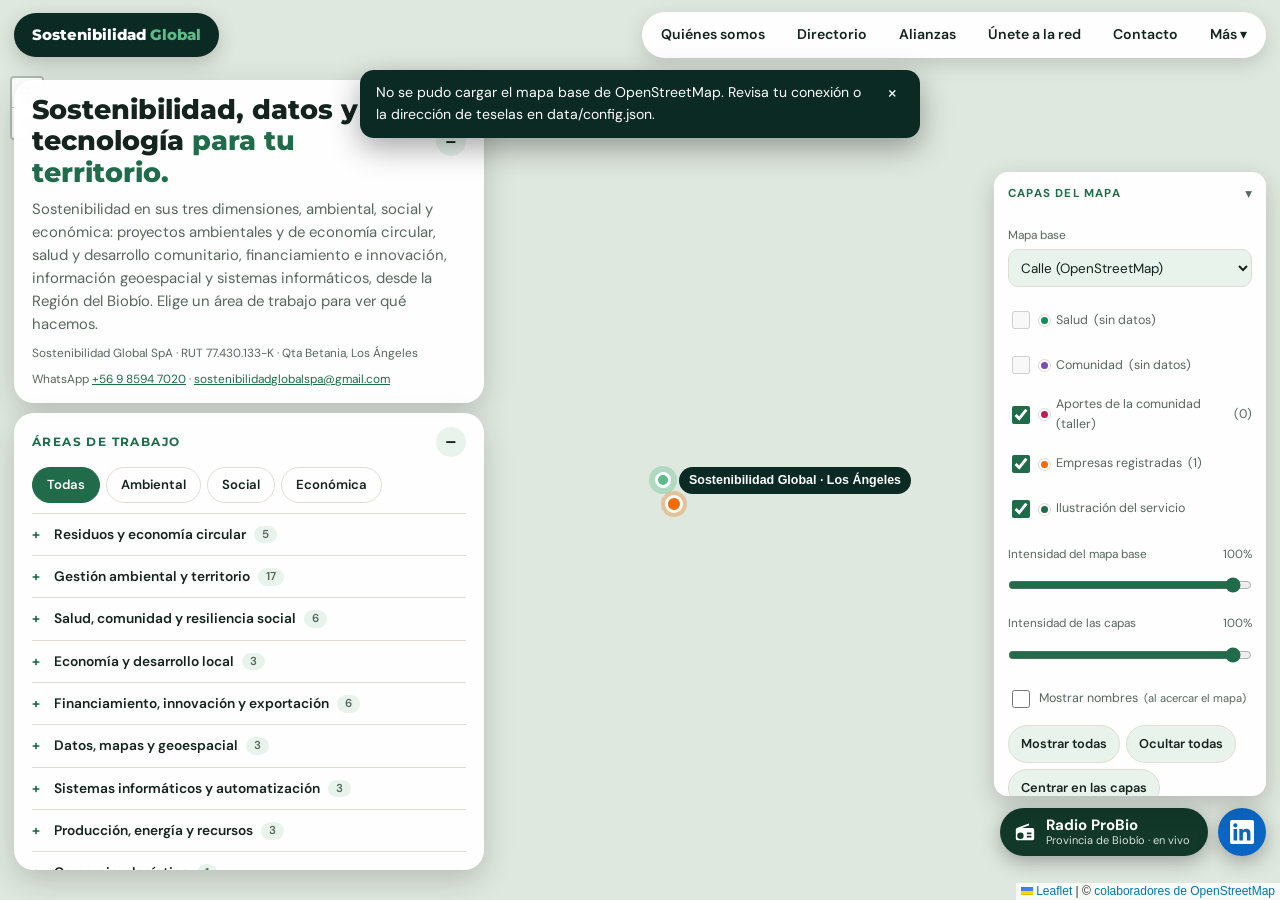
==== index.html @ 0779bfdf "version 17 version 17" ====
<!DOCTYPE html>
<html lang="es">
<head>
<meta charset="utf-8">
<meta name="viewport" content="width=device-width, initial-scale=1, viewport-fit=cover">
<meta name="referrer" content="strict-origin-when-cross-origin">
<title>Sostenibilidad Global SpA | Sostenibilidad, datos y tecnología</title>
<meta name="description" content="Sostenibilidad, datos geoespaciales, tecnología, producción y comunicación sobre OpenStreetMap, desde Los Ángeles, Región del Biobío.">
<meta property="og:type" content="website">
<meta property="og:title" content="Sostenibilidad Global SpA">
<meta property="og:description" content="Sostenibilidad, datos geoespaciales y tecnología al servicio del territorio, desde el Biobío.">
<link rel="icon" href="data:image/svg+xml,%3Csvg xmlns=%22http://www.w3.org/2000/svg%22 viewBox=%220 0 100 100%22%3E%3Ctext y=%22.9em%22 font-size=%2290%22%3E🌿%3C/text%3E%3C/svg%3E">
<link rel="stylesheet" href="vendor/leaflet/leaflet.css">
<link rel="preconnect" href="https://fonts.googleapis.com">
<link rel="stylesheet" href="https://fonts.googleapis.com/css2?family=DM+Sans:wght@400;500;700&family=Montserrat:wght@600;700;800&display=swap">
<link rel="stylesheet" href="assets/css/styles.css">
</head>
<body>
<div id="map" role="application" aria-label="Mapa de la Región del Biobío"></div>

<div id="ui">
  <header class="top">
    <div class="bar"><button class="brand" type="button" data-k="quienes">Sostenibilidad <span>Global</span></button><button class="menubtn" id="menubtn" type="button" aria-expanded="false" aria-controls="nav">☰ Menú</button></div>
    <nav class="nav" id="nav" aria-label="Secciones"></nav>
  </header>

  <main class="mid">
    <section class="card intro" id="intro" aria-labelledby="h1">
      <div class="card-h"><h1 id="h1"></h1><button class="min" type="button" aria-label="Minimizar presentación"></button></div>
      <div class="card-b"><p id="intro-t"></p><small id="intro-s"></small>
      <small id="intro-c"></small></div>
    </section>
    <section class="card tagsC" id="areas" aria-labelledby="areas-t">
      <div class="card-h"><h2 id="areas-t" class="lbl"></h2><button class="min" type="button" aria-label="Minimizar áreas de trabajo"></button></div>
      <div class="card-b" id="tags"></div>
    </section>
  </main>

  <aside class="card" id="panel" role="dialog" aria-labelledby="pt" inert>
    <div class="card-h"><h2 id="pt" tabindex="-1"></h2>
      <span class="btns"><button class="min" type="button" aria-label="Minimizar detalle"></button><button id="x" type="button" aria-label="Cerrar detalle">×</button></span>
    </div>
    <div class="card-b" id="pb"></div>
  </aside>

  <a id="radio" class="fabr" href="radio/" aria-label="Escuchar Radio ProBio, la radio de la provincia de Biobío"><svg viewBox="0 0 24 24" width="22" height="22" aria-hidden="true"><path fill="currentColor" d="M3.2 7.5 16 2.6l.7 1.9L8.6 7.6H20a2 2 0 0 1 2 2V19a2 2 0 0 1-2 2H4a2 2 0 0 1-2-2V9.6a2 2 0 0 1 1.2-2.1zM7 12.5a3.5 3.5 0 1 0 0 7 3.5 3.5 0 0 0 0-7zm7 0v2h5v-2zm0 3.5v2h5v-2z"/></svg><span><b>Radio ProBio</b><small>Provincia de Biobío · en vivo</small></span></a>

  <a id="lnk" class="fab" href="#" target="_blank" rel="noopener" aria-label="LinkedIn de Gustavo Godoy" title="LinkedIn"><svg viewBox="0 0 24 24" width="24" height="24" aria-hidden="true"><path fill="currentColor" d="M20.45 20.45h-3.56v-5.57c0-1.33-.03-3.04-1.85-3.04-1.86 0-2.14 1.45-2.14 2.94v5.67H9.34V9h3.41v1.56h.05c.48-.9 1.64-1.85 3.37-1.85 3.6 0 4.27 2.37 4.27 5.45v6.29zM5.34 7.43a2.06 2.06 0 1 1 0-4.12 2.06 2.06 0 0 1 0 4.12zM7.12 20.45H3.56V9h3.56v11.45zM22.22 0H1.77C.79 0 0 .77 0 1.73v20.54C0 23.23.79 24 1.77 24h20.45c.98 0 1.78-.77 1.78-1.73V1.73C24 .77 23.2 0 22.22 0z"/></svg></a>

  <div id="aviso" role="status" hidden><span id="aviso-t"></span><button type="button" id="aviso-x" aria-label="Cerrar aviso">×</button></div>
</div>

<noscript><p class="nojs">Este sitio necesita JavaScript para mostrar el mapa.</p></noscript>
<script src="vendor/leaflet/leaflet.js"></script>
<script src="assets/js/comun.js"></script>
<script src="assets/js/escenas.js"></script>
<script src="assets/js/laboratorio.js"></script>
<script src="assets/js/app.js"></script>
<script src="assets/js/contador.js" data-config="data/config.json" defer></script>
</body>
</html>
---- vendor/leaflet/leaflet.css ----
/* required styles */

.leaflet-pane,
.leaflet-tile,
.leaflet-marker-icon,
.leaflet-marker-shadow,
.leaflet-tile-container,
.leaflet-pane > svg,
.leaflet-pane > canvas,
.leaflet-zoom-box,
.leaflet-image-layer,
.leaflet-layer {
	position: absolute;
	left: 0;
	top: 0;
	}
.leaflet-container {
	overflow: hidden;
	}
.leaflet-tile,
.leaflet-marker-icon,
.leaflet-marker-shadow {
	-webkit-user-select: none;
	   -moz-user-select: none;
	        user-select: none;
	  -webkit-user-drag: none;
	}
/* Prevents IE11 from highlighting tiles in blue */
.leaflet-tile::selection {
	background: transparent;
}
/* Safari renders non-retina tile on retina better with this, but Chrome is worse */
.leaflet-safari .leaflet-tile {
	image-rendering: -webkit-optimize-contrast;
	}
/* hack that prevents hw layers "stretching" when loading new tiles */
.leaflet-safari .leaflet-tile-container {
	width: 1600px;
	height: 1600px;
	-webkit-transform-origin: 0 0;
	}
.leaflet-marker-icon,
.leaflet-marker-shadow {
	display: block;
	}
/* .leaflet-container svg: reset svg max-width decleration shipped in Joomla! (joomla.org) 3.x */
/* .leaflet-container img: map is broken in FF if you have max-width: 100% on tiles */
.leaflet-container .leaflet-overlay-pane svg {
	max-width: none !important;
	max-height: none !important;
	}
.leaflet-container .leaflet-marker-pane img,
.leaflet-container .leaflet-shadow-pane img,
.leaflet-container .leaflet-tile-pane img,
.leaflet-container img.leaflet-image-layer,
.leaflet-container .leaflet-tile {
	max-width: none !important;
	max-height: none !important;
	width: auto;
	padding: 0;
	}

.leaflet-container img.leaflet-tile {
	/* See: https://bugs.chromium.org/p/chromium/issues/detail?id=600120 */
	mix-blend-mode: plus-lighter;
}

.leaflet-container.leaflet-touch-zoom {
	-ms-touch-action: pan-x pan-y;
	touch-action: pan-x pan-y;
	}
.leaflet-container.leaflet-touch-drag {
	-ms-touch-action: pinch-zoom;
	/* Fallback for FF which doesn't support pinch-zoom */
	touch-action: none;
	touch-action: pinch-zoom;
}
.leaflet-container.leaflet-touch-drag.leaflet-touch-zoom {
	-ms-touch-action: none;
	touch-action: none;
}
.leaflet-container {
	-webkit-tap-highlight-color: transparent;
}
.leaflet-container a {
	-webkit-tap-highlight-color: rgba(51, 181, 229, 0.4);
}
.leaflet-tile {
	filter: inherit;
	visibility: hidden;
	}
.leaflet-tile-loaded {
	visibility: inherit;
	}
.leaflet-zoom-box {
	width: 0;
	height: 0;
	-moz-box-sizing: border-box;
	     box-sizing: border-box;
	z-index: 800;
	}
/* workaround for https://bugzilla.mozilla.org/show_bug.cgi?id=888319 */
.leaflet-overlay-pane svg {
	-moz-user-select: none;
	}

.leaflet-pane         { z-index: 400; }

.leaflet-tile-pane    { z-index: 200; }
.leaflet-overlay-pane { z-index: 400; }
.leaflet-shadow-pane  { z-index: 500; }
.leaflet-marker-pane  { z-index: 600; }
.leaflet-tooltip-pane   { z-index: 650; }
.leaflet-popup-pane   { z-index: 700; }

.leaflet-map-pane canvas { z-index: 100; }
.leaflet-map-pane svg    { z-index: 200; }

.leaflet-vml-shape {
	width: 1px;
	height: 1px;
	}
.lvml {
	behavior: url(#default#VML);
	display: inline-block;
	position: absolute;
	}


/* control positioning */

.leaflet-control {
	position: relative;
	z-index: 800;
	pointer-events: visiblePainted; /* IE 9-10 doesn't have auto */
	pointer-events: auto;
	}
.leaflet-top,
.leaflet-bottom {
	position: absolute;
	z-index: 1000;
	pointer-events: none;
	}
.leaflet-top {
	top: 0;
	}
.leaflet-right {
	right: 0;
	}
.leaflet-bottom {
	bottom: 0;
	}
.leaflet-left {
	left: 0;
	}
.leaflet-control {
	float: left;
	clear: both;
	}
.leaflet-right .leaflet-control {
	float: right;
	}
.leaflet-top .leaflet-control {
	margin-top: 10px;
	}
.leaflet-bottom .leaflet-control {
	margin-bottom: 10px;
	}
.leaflet-left .leaflet-control {
	margin-left: 10px;
	}
.leaflet-right .leaflet-control {
	margin-right: 10px;
	}


/* zoom and fade animations */

.leaflet-fade-anim .leaflet-popup {
	opacity: 0;
	-webkit-transition: opacity 0.2s linear;
	   -moz-transition: opacity 0.2s linear;
	        transition: opacity 0.2s linear;
	}
.leaflet-fade-anim .leaflet-map-pane .leaflet-popup {
	opacity: 1;
	}
.leaflet-zoom-animated {
	-webkit-transform-origin: 0 0;
	    -ms-transform-origin: 0 0;
	        transform-origin: 0 0;
	}
svg.leaflet-zoom-animated {
	will-change: transform;
}

.leaflet-zoom-anim .leaflet-zoom-animated {
	-webkit-transition: -webkit-transform 0.25s cubic-bezier(0,0,0.25,1);
	   -moz-transition:    -moz-transform 0.25s cubic-bezier(0,0,0.25,1);
	        transition:         transform 0.25s cubic-bezier(0,0,0.25,1);
	}
.leaflet-zoom-anim .leaflet-tile,
.leaflet-pan-anim .leaflet-tile {
	-webkit-transition: none;
	   -moz-transition: none;
	        transition: none;
	}

.leaflet-zoom-anim .leaflet-zoom-hide {
	visibility: hidden;
	}


/* cursors */

.leaflet-interactive {
	cursor: pointer;
	}
.leaflet-grab {
	cursor: -webkit-grab;
	cursor:    -moz-grab;
	cursor:         grab;
	}
.leaflet-crosshair,
.leaflet-crosshair .leaflet-interactive {
	cursor: crosshair;
	}
.leaflet-popup-pane,
.leaflet-control {
	cursor: auto;
	}
.leaflet-dragging .leaflet-grab,
.leaflet-dragging .leaflet-grab .leaflet-interactive,
.leaflet-dragging .leaflet-marker-draggable {
	cursor: move;
	cursor: -webkit-grabbing;
	cursor:    -moz-grabbing;
	cursor:         grabbing;
	}

/* marker & overlays interactivity */
.leaflet-marker-icon,
.leaflet-marker-shadow,
.leaflet-image-layer,
.leaflet-pane > svg path,
.leaflet-tile-container {
	pointer-events: none;
	}

.leaflet-marker-icon.leaflet-interactive,
.leaflet-image-layer.leaflet-interactive,
.leaflet-pane > svg path.leaflet-interactive,
svg.leaflet-image-layer.leaflet-interactive path {
	pointer-events: visiblePainted; /* IE 9-10 doesn't have auto */
	pointer-events: auto;
	}

/* visual tweaks */

.leaflet-container {
	background: #ddd;
	outline-offset: 1px;
	}
.leaflet-container a {
	color: #0078A8;
	}
.leaflet-zoom-box {
	border: 2px dotted #38f;
	background: rgba(255,255,255,0.5);
	}


/* general typography */
.leaflet-container {
	font-family: "Helvetica Neue", Arial, Helvetica, sans-serif;
	font-size: 12px;
	font-size: 0.75rem;
	line-height: 1.5;
	}


/* general toolbar styles */

.leaflet-bar {
	box-shadow: 0 1px 5px rgba(0,0,0,0.65);
	border-radius: 4px;
	}
.leaflet-bar a {
	background-color: #fff;
	border-bottom: 1px solid #ccc;
	width: 26px;
	height: 26px;
	line-height: 26px;
	display: block;
	text-align: center;
	text-decoration: none;
	color: black;
	}
.leaflet-bar a,
.leaflet-control-layers-toggle {
	background-position: 50% 50%;
	background-repeat: no-repeat;
	display: block;
	}
.leaflet-bar a:hover,
.leaflet-bar a:focus {
	background-color: #f4f4f4;
	}
.leaflet-bar a:first-child {
	border-top-left-radius: 4px;
	border-top-right-radius: 4px;
	}
.leaflet-bar a:last-child {
	border-bottom-left-radius: 4px;
	border-bottom-right-radius: 4px;
	border-bottom: none;
	}
.leaflet-bar a.leaflet-disabled {
	cursor: default;
	background-color: #f4f4f4;
	color: #bbb;
	}

.leaflet-touch .leaflet-bar a {
	width: 30px;
	height: 30px;
	line-height: 30px;
	}
.leaflet-touch .leaflet-bar a:first-child {
	border-top-left-radius: 2px;
	border-top-right-radius: 2px;
	}
.leaflet-touch .leaflet-bar a:last-child {
	border-bottom-left-radius: 2px;
	border-bottom-right-radius: 2px;
	}

/* zoom control */

.leaflet-control-zoom-in,
.leaflet-control-zoom-out {
	font: bold 18px 'Lucida Console', Monaco, monospace;
	text-indent: 1px;
	}

.leaflet-touch .leaflet-control-zoom-in, .leaflet-touch .leaflet-control-zoom-out  {
	font-size: 22px;
	}


/* layers control */

.leaflet-control-layers {
	box-shadow: 0 1px 5px rgba(0,0,0,0.4);
	background: #fff;
	border-radius: 5px;
	}
.leaflet-control-layers-toggle {
	background-image: url(images/layers.png);
	width: 36px;
	height: 36px;
	}
.leaflet-retina .leaflet-control-layers-toggle {
	background-image: url(images/layers-2x.png);
	background-size: 26px 26px;
	}
.leaflet-touch .leaflet-control-layers-toggle {
	width: 44px;
	height: 44px;
	}
.leaflet-control-layers .leaflet-control-layers-list,
.leaflet-control-layers-expanded .leaflet-control-layers-toggle {
	display: none;
	}
.leaflet-control-layers-expanded .leaflet-control-layers-list {
	display: block;
	position: relative;
	}
.leaflet-control-layers-expanded {
	padding: 6px 10px 6px 6px;
	color: #333;
	background: #fff;
	}
.leaflet-control-layers-scrollbar {
	overflow-y: scroll;
	overflow-x: hidden;
	padding-right: 5px;
	}
.leaflet-control-layers-selector {
	margin-top: 2px;
	position: relative;
	top: 1px;
	}
.leaflet-control-layers label {
	display: block;
	font-size: 13px;
	font-size: 1.08333em;
	}
.leaflet-control-layers-separator {
	height: 0;
	border-top: 1px solid #ddd;
	margin: 5px -10px 5px -6px;
	}

/* Default icon URLs */
.leaflet-default-icon-path { /* used only in path-guessing heuristic, see L.Icon.Default */
	background-image: url(images/marker-icon.png);
	}


/* attribution and scale controls */

.leaflet-container .leaflet-control-attribution {
	background: #fff;
	background: rgba(255, 255, 255, 0.8);
	margin: 0;
	}
.leaflet-control-attribution,
.leaflet-control-scale-line {
	padding: 0 5px;
	color: #333;
	line-height: 1.4;
	}
.leaflet-control-attribution a {
	text-decoration: none;
	}
.leaflet-control-attribution a:hover,
.leaflet-control-attribution a:focus {
	text-decoration: underline;
	}
.leaflet-attribution-flag {
	display: inline !important;
	vertical-align: baseline !important;
	width: 1em;
	height: 0.6669em;
	}
.leaflet-left .leaflet-control-scale {
	margin-left: 5px;
	}
.leaflet-bottom .leaflet-control-scale {
	margin-bottom: 5px;
	}
.leaflet-control-scale-line {
	border: 2px solid #777;
	border-top: none;
	line-height: 1.1;
	padding: 2px 5px 1px;
	white-space: nowrap;
	-moz-box-sizing: border-box;
	     box-sizing: border-box;
	background: rgba(255, 255, 255, 0.8);
	text-shadow: 1px 1px #fff;
	}
.leaflet-control-scale-line:not(:first-child) {
	border-top: 2px solid #777;
	border-bottom: none;
	margin-top: -2px;
	}
.leaflet-control-scale-line:not(:first-child):not(:last-child) {
	border-bottom: 2px solid #777;
	}

.leaflet-touch .leaflet-control-attribution,
.leaflet-touch .leaflet-control-layers,
.leaflet-touch .leaflet-bar {
	box-shadow: none;
	}
.leaflet-touch .leaflet-control-layers,
.leaflet-touch .leaflet-bar {
	border: 2px solid rgba(0,0,0,0.2);
	background-clip: padding-box;
	}


/* popup */

.leaflet-popup {
	position: absolute;
	text-align: center;
	margin-bottom: 20px;
	}
.leaflet-popup-content-wrapper {
	padding: 1px;
	text-align: left;
	border-radius: 12px;
	}
.leaflet-popup-content {
	margin: 13px 24px 13px 20px;
	line-height: 1.3;
	font-size: 13px;
	font-size: 1.08333em;
	min-height: 1px;
	}
.leaflet-popup-content p {
	margin: 17px 0;
	margin: 1.3em 0;
	}
.leaflet-popup-tip-container {
	width: 40px;
	height: 20px;
	position: absolute;
	left: 50%;
	margin-top: -1px;
	margin-left: -20px;
	overflow: hidden;
	pointer-events: none;
	}
.leaflet-popup-tip {
	width: 17px;
	height: 17px;
	padding: 1px;

	margin: -10px auto 0;
	pointer-events: auto;

	-webkit-transform: rotate(45deg);
	   -moz-transform: rotate(45deg);
	    -ms-transform: rotate(45deg);
	        transform: rotate(45deg);
	}
.leaflet-popup-content-wrapper,
.leaflet-popup-tip {
	background: white;
	color: #333;
	box-shadow: 0 3px 14px rgba(0,0,0,0.4);
	}
.leaflet-container a.leaflet-popup-close-button {
	position: absolute;
	top: 0;
	right: 0;
	border: none;
	text-align: center;
	width: 24px;
	height: 24px;
	font: 16px/24px Tahoma, Verdana, sans-serif;
	color: #757575;
	text-decoration: none;
	background: transparent;
	}
.leaflet-container a.leaflet-popup-close-button:hover,
.leaflet-container a.leaflet-popup-close-button:focus {
	color: #585858;
	}
.leaflet-popup-scrolled {
	overflow: auto;
	}

.leaflet-oldie .leaflet-popup-content-wrapper {
	-ms-zoom: 1;
	}
.leaflet-oldie .leaflet-popup-tip {
	width: 24px;
	margin: 0 auto;

	-ms-filter: "progid:DXImageTransform.Microsoft.Matrix(M11=0.70710678, M12=0.70710678, M21=-0.70710678, M22=0.70710678)";
	filter: progid:DXImageTransform.Microsoft.Matrix(M11=0.70710678, M12=0.70710678, M21=-0.70710678, M22=0.70710678);
	}

.leaflet-oldie .leaflet-control-zoom,
.leaflet-oldie .leaflet-control-layers,
.leaflet-oldie .leaflet-popup-content-wrapper,
.leaflet-oldie .leaflet-popup-tip {
	border: 1px solid #999;
	}


/* div icon */

.leaflet-div-icon {
	background: #fff;
	border: 1px solid #666;
	}


/* Tooltip */
/* Base styles for the element that has a tooltip */
.leaflet-tooltip {
	position: absolute;
	padding: 6px;
	background-color: #fff;
	border: 1px solid #fff;
	border-radius: 3px;
	color: #222;
	white-space: nowrap;
	-webkit-user-select: none;
	-moz-user-select: none;
	-ms-user-select: none;
	user-select: none;
	pointer-events: none;
	box-shadow: 0 1px 3px rgba(0,0,0,0.4);
	}
.leaflet-tooltip.leaflet-interactive {
	cursor: pointer;
	pointer-events: auto;
	}
.leaflet-tooltip-top:before,
.leaflet-tooltip-bottom:before,
.leaflet-tooltip-left:before,
.leaflet-tooltip-right:before {
	position: absolute;
	pointer-events: none;
	border: 6px solid transparent;
	background: transparent;
	content: "";
	}

/* Directions */

.leaflet-tooltip-bottom {
	margin-top: 6px;
}
.leaflet-tooltip-top {
	margin-top: -6px;
}
.leaflet-tooltip-bottom:before,
.leaflet-tooltip-top:before {
	left: 50%;
	margin-left: -6px;
	}
.leaflet-tooltip-top:before {
	bottom: 0;
	margin-bottom: -12px;
	border-top-color: #fff;
	}
.leaflet-tooltip-bottom:before {
	top: 0;
	margin-top: -12px;
	margin-left: -6px;
	border-bottom-color: #fff;
	}
.leaflet-tooltip-left {
	margin-left: -6px;
}
.leaflet-tooltip-right {
	margin-left: 6px;
}
.leaflet-tooltip-left:before,
.leaflet-tooltip-right:before {
	top: 50%;
	margin-top: -6px;
	}
.leaflet-tooltip-left:before {
	right: 0;
	margin-right: -12px;
	border-left-color: #fff;
	}
.leaflet-tooltip-right:before {
	left: 0;
	margin-left: -12px;
	border-right-color: #fff;
	}

/* Printing */

@media print {
	/* Prevent printers from removing background-images of controls. */
	.leaflet-control {
		-webkit-print-color-adjust: exact;
		print-color-adjust: exact;
		}
	}
---- assets/css/styles.css ----
/* ===== Variables y tema ===== */
:root{--sf:rgba(255,255,255,.95);--tx:#14231d;--mu:#56675e;--brand:#1f6b4a;--mint:#5dbb8a;--ln:#e1dccf;--acc:#e8f3ec;--deep:#0b2a24;--r:20px;color-scheme:light}
@media (prefers-color-scheme:dark){:root{--sf:rgba(17,27,21,.95);--tx:#e8f1ec;--mu:#a1b3a9;--brand:#6fd1a0;--ln:#27382e;--acc:#1b2a22;color-scheme:dark}}
*,*::before,*::after{box-sizing:border-box}
html,body{height:100%;margin:0}
body{font-family:"DM Sans",system-ui,-apple-system,"Segoe UI",Roboto,Arial,sans-serif;color:var(--tx);line-height:1.55;overflow:hidden}
h1,h2,h3,.brand{font-family:"Montserrat","DM Sans",system-ui,sans-serif}
button{font:inherit;color:inherit;cursor:pointer}
a{color:var(--brand)}
:focus-visible{outline:3px solid var(--mint);outline-offset:2px}
[hidden]{display:none!important}

/* ===== Mapa e interfaz ===== */
#map{position:fixed;inset:0;z-index:0;background:#dfe8df}
#ui{position:fixed;inset:0;z-index:5;pointer-events:none}
#ui>*{pointer-events:auto}
.top{position:absolute;top:calc(env(safe-area-inset-top,0px) + 12px);left:14px;right:14px;display:flex;gap:10px;align-items:center;justify-content:space-between;pointer-events:none}
.top>*{pointer-events:auto}
.brand{background:var(--deep);color:#fff;padding:10px 18px;border-radius:99px;font-weight:800;font-size:.95rem;border:0;white-space:nowrap;box-shadow:0 6px 20px rgba(0,0,0,.2)}
.brand span{color:var(--mint)}
.nav{display:flex;gap:4px;background:var(--sf);border-radius:99px;padding:5px;overflow-x:auto;box-shadow:0 6px 20px rgba(0,0,0,.15);backdrop-filter:blur(8px);scrollbar-width:none}
.nav::-webkit-scrollbar{display:none}
.nav button{border:0;background:transparent;padding:7px 14px;border-radius:99px;font-weight:600;font-size:.88rem;white-space:nowrap}
.nav button,.nav a{border:0;background:transparent;padding:7px 14px;border-radius:99px;font-weight:600;font-size:.88rem;white-space:nowrap;color:inherit;text-decoration:none}
.nav button:hover,.nav a:hover,.nav button.on{background:var(--brand);color:#fff}
.mid{position:absolute;left:14px;bottom:calc(env(safe-area-inset-bottom,0px) + 30px);width:min(470px,calc(100vw - 28px));display:flex;flex-direction:column;gap:10px;max-height:calc(100% - 110px);pointer-events:none}
.mid>*{pointer-events:auto}

/* ===== Tarjetas minimizables ===== */
.card{background:var(--sf);border-radius:var(--r);padding:14px 18px;box-shadow:0 10px 30px rgba(0,0,0,.18);backdrop-filter:blur(8px)}
.card-h{display:flex;align-items:center;justify-content:space-between;gap:10px}
.card-b{margin-top:10px}
.card.is-min .card-b{display:none}
.min,#x{flex:none;border:0;background:var(--acc);width:30px;height:30px;border-radius:50%;font-weight:700;line-height:1;font-size:1.05rem}
.min:hover,#x:hover{background:var(--brand);color:#fff}
.btns{display:flex;gap:6px}
.intro h1{font-size:clamp(1.2rem,3vw,1.7rem);line-height:1.15;margin:0;font-weight:800}
.intro h1 em{font-style:normal;color:var(--brand)}
.intro p{margin:0;color:var(--mu);font-size:.93rem}
.intro small a{color:var(--brand)}
.intro small{display:block;margin-top:8px;color:var(--mu);font-size:.74rem}
.tagsC{overflow:auto;min-height:0}
.lbl{margin:0;font-size:.74rem;letter-spacing:1.4px;text-transform:uppercase;color:var(--brand)}
.tagsC h3{margin:12px 0 8px;font-size:.78rem;color:var(--mu);font-weight:600}
.tagsC h3:first-child{margin-top:0}
.chips{display:flex;flex-wrap:wrap;gap:6px}
.chip{border:1px solid var(--ln);background:var(--acc);border-radius:99px;padding:5px 12px;font-size:.84rem;font-weight:500;transition:background .15s,color .15s}
.chip:hover,.chip.on{background:var(--brand);color:#fff;border-color:var(--brand)}

/* ===== Panel flotante ===== */
#panel{position:absolute;right:14px;top:calc(env(safe-area-inset-top,0px) + 70px);bottom:100px;width:min(430px,calc(100vw - 28px));overflow:auto;transform:translateX(125%);transition:transform .3s ease;padding:16px 20px 22px}
#panel.open{transform:none}
#panel.is-min{bottom:auto;overflow:visible}
#pt{margin:0;font-size:1.25rem;line-height:1.2;outline:none}
#pb .ey{font-size:.72rem;font-weight:700;letter-spacing:1.4px;text-transform:uppercase;color:var(--brand)}
#pb h3{font-size:.95rem;margin:16px 0 6px}
#pb p,#pb li{font-size:.94rem}
#pb ul{padding-left:18px;margin:0}
#pb .lead{font-weight:700;margin:4px 0 8px}
.ods{display:flex;flex-direction:column;gap:5px;margin-top:14px}
.ods span{font-size:.78rem;background:var(--acc);border-radius:8px;padding:4px 10px;color:var(--mu)}
.btn{display:inline-block;margin-top:16px;background:var(--brand);color:#fff;border:0;border-radius:99px;padding:10px 20px;font-weight:700;text-decoration:none;font-size:.9rem}
.sec{border-top:1px solid var(--ln);padding:10px 0}
.sec b{font-family:"Montserrat",sans-serif;font-size:.92rem}
.nota{font-size:.8rem;color:var(--mu)}
label{display:block;font-size:.78rem;color:var(--mu);margin:10px 0 3px}
select,input,textarea{width:100%;padding:8px 10px;border:1px solid var(--ln);border-radius:10px;background:var(--acc);color:var(--tx);font:inherit}

/* ===== Marcador, avisos y controles ===== */
.pin{display:flex;align-items:center;gap:8px;white-space:nowrap;transform:translate(-8px,-8px)}
.pin i{width:16px;height:16px;border-radius:50%;background:var(--mint);border:3px solid #fff;box-shadow:0 0 0 6px rgba(93,187,138,.35)}
.pin b{background:var(--deep);color:#fff;padding:4px 10px;border-radius:99px;font-size:.78rem}
.leaflet-top.leaflet-left{top:calc(env(safe-area-inset-top,0px) + 66px)}
#aviso{position:absolute;left:50%;top:calc(env(safe-area-inset-top,0px) + 70px);transform:translateX(-50%);max-width:min(560px,calc(100vw - 28px));background:var(--deep);color:#fff;padding:12px 16px;border-radius:14px;font-size:.88rem;display:flex;gap:12px;align-items:flex-start;box-shadow:0 10px 30px rgba(0,0,0,.35);z-index:9}
#aviso button{border:0;background:transparent;color:#fff;font-size:1.2rem;line-height:1}
.nojs{position:fixed;top:60px;left:20px;background:#fff;padding:10px;z-index:20}

/* ===== Móvil ===== */
@media(max-width:760px){
  .top{flex-direction:column;align-items:stretch}
  .brand{align-self:flex-start}
  .mid{max-height:50vh}
  .tagsC{max-height:30vh}
  #panel{left:10px;right:10px;width:auto;top:auto;bottom:34px;max-height:68vh;transform:translateY(135%)}
  #panel.is-min{max-height:none}
  body.pop .mid{display:none}
  .leaflet-top.leaflet-left{display:none}
}
@media(prefers-reduced-motion:reduce){*{transition:none!important}}

/* ===== Empresas, LinkedIn flotante ===== */
.emp{width:18px;height:18px;border-radius:50%;background:#ef6c00;border:3px solid #fff;box-shadow:0 0 0 4px rgba(239,108,0,.3);transform:translate(-9px,-9px)}
.emp.sel{background:#1f6b4a;box-shadow:0 0 0 4px rgba(31,107,74,.35)}
.leaflet-popup-content p{margin:6px 0}
.btn.alt{background:var(--acc);color:var(--tx);border:1px solid var(--ln);margin-top:12px}
#pb .sec .btn{margin-top:8px}
.fab{position:absolute;right:14px;bottom:calc(env(safe-area-inset-bottom,0px) + 44px);width:48px;height:48px;border-radius:50%;background:#0a66c2;color:#fff;display:flex;align-items:center;justify-content:center;box-shadow:0 6px 20px rgba(0,0,0,.3);transition:transform .15s}
.fab:hover{transform:scale(1.08)}
@media(max-width:760px){
  .fab{bottom:auto;top:calc(env(safe-area-inset-top,0px) + 12px);right:14px;width:42px;height:42px}
  #panel{bottom:34px}
}

/* ===== Grupos de áreas (acordeón) ===== */
.grp{border-top:1px solid var(--ln);padding:8px 0}
.grp:first-child{border-top:0;padding-top:0}
.grp summary{cursor:pointer;font-weight:600;font-size:.86rem;list-style:none;display:flex;align-items:center;gap:8px;padding:2px 0}
.grp summary::-webkit-details-marker{display:none}
.grp summary::before{content:"+";color:var(--brand);font-weight:800;width:14px}
.grp[open] summary::before{content:"–"}
.grp summary small{background:var(--acc);color:var(--mu);border-radius:99px;padding:0 8px;font-size:.72rem}
.grp .chips{margin:8px 0 4px}

/* ===== Modo empresa ===== */
.estado{display:inline-block;font-size:.72rem;font-weight:700;padding:2px 10px;border-radius:99px;margin-left:6px;vertical-align:middle}
.estado.ab{background:#d8f1e3;color:#14573a}
.estado.ce{background:#fde3e0;color:#8a2a1f}
@media (prefers-color-scheme:dark){.estado.ab{background:#17382a;color:#8fe0b4}.estado.ce{background:#3d1f1b;color:#f2a79d}}
.hor{width:100%;border-collapse:collapse;font-size:.9rem}
.hor td{padding:5px 0;border-bottom:1px solid var(--ln)}
.hor td:last-child{text-align:right;font-weight:600}
.acts{display:flex;flex-wrap:wrap;gap:8px}
.acts .btn{margin-top:12px}
.red{position:absolute;right:14px;bottom:calc(env(safe-area-inset-bottom,0px) + 44px);background:var(--deep);color:#fff;text-decoration:none;padding:9px 16px;border-radius:99px;font-size:.8rem;box-shadow:0 6px 20px rgba(0,0,0,.3)}
.red b{color:var(--mint)}
@media(max-width:760px){.red{font-size:.72rem;padding:7px 12px;bottom:calc(env(safe-area-inset-bottom,0px) + 6px);right:10px}}
.estado.pr{background:#fff0c9;color:#7a5200}
.pin i{flex:none}
@media(max-width:760px){body.pop .red{display:none}}

/* ===== Escenas del mapa por servicio ===== */
.fx{animation:fxin .55s ease-out both}
@keyframes fxin{from{opacity:0}to{opacity:1}}
.fl{stroke-dasharray:9 9;animation:fxin .55s ease-out both,dashm 1.1s linear .55s infinite}
@keyframes dashm{to{stroke-dashoffset:-18}}
.ah{position:absolute;left:0;top:0;width:0;height:0;transform-origin:0 0}
.ah i{display:block;width:0;height:0;border-left:13px solid var(--c);border-top:7px solid transparent;border-bottom:7px solid transparent;margin:-7px 0 0 -13px;filter:drop-shadow(0 0 1px #fff)}
.bd{display:grid;place-items:center;min-width:26px;height:26px;padding:0 7px;border-radius:99px;background:var(--c);color:#fff;font:700 13px/1 "DM Sans",system-ui,sans-serif;border:2px solid #fff;box-shadow:0 2px 8px rgba(0,0,0,.3);transform:translate(-50%,-50%);white-space:nowrap}
.pl{position:absolute;left:0;top:0;width:0;height:0}
.pl i,.pl b{position:absolute;left:-13px;top:-13px;width:26px;height:26px;border-radius:50%;border:3px solid var(--c);opacity:0;animation:plse 1.8s ease-out infinite}
.pl b{animation-delay:.9s}
@keyframes plse{0%{transform:scale(.4);opacity:.9}100%{transform:scale(2.6);opacity:0}}
.leg{background:var(--acc);border-radius:12px;padding:9px 12px;font-size:.88rem;margin:10px 0}
.lnk{border:0;background:transparent;color:var(--brand);font-weight:700;padding:0 0 0 6px;text-decoration:underline;font-size:.85rem}
@media (prefers-reduced-motion:reduce){.fx,.fl,.pl i,.pl b{animation:none}.pl i{opacity:.5;transform:scale(1.4)}.pl b{display:none}}

/* ===== v12: menú principal + "Más", botón Menú en celular, galería ===== */
.bar{display:flex;align-items:center;gap:8px;pointer-events:none}
.bar>*{pointer-events:auto}
.menubtn{display:none;background:var(--sf);border:0;border-radius:99px;padding:10px 16px;font-weight:700;font-size:.9rem;min-height:44px;box-shadow:0 6px 20px rgba(0,0,0,.15);backdrop-filter:blur(8px)}
.nav{overflow:visible}
.mas{position:relative;display:inline-block}
.mas-b{border:0;background:transparent;padding:7px 14px;border-radius:99px;font-weight:600;font-size:.88rem;white-space:nowrap}
.mas-b:hover,.mas.open .mas-b{background:var(--brand);color:#fff}
.mas-l{display:none;position:absolute;right:0;top:calc(100% + 10px);flex-direction:column;gap:2px;min-width:210px;background:var(--sf);border-radius:16px;padding:6px;box-shadow:0 10px 30px rgba(0,0,0,.22);backdrop-filter:blur(8px)}
.mas.open .mas-l{display:flex}
.mas-l button,.mas-l a{text-align:left;padding:10px 14px}
@media(max-width:900px){
  .top{flex-direction:column;align-items:stretch}
  .brand{padding:10px 14px;font-size:.88rem}
  .menubtn{display:inline-block}
  .nav{display:none;flex-direction:column;border-radius:18px;padding:8px;gap:2px}
  .nav.open{display:flex}
  .nav button,.nav a{min-height:44px;display:flex;align-items:center;text-align:left;font-size:1rem;padding:8px 14px}
  .mas{display:contents}.nav .mas-b{display:none}
  .mas-l{display:contents}
  .top{z-index:20}
  .nav{max-height:calc(100dvh - 150px);overflow-y:auto}
}
.gal{display:flex;gap:8px;overflow-x:auto;scroll-snap-type:x mandatory;margin:12px 0;-webkit-overflow-scrolling:touch}
.gal img{flex:0 0 82%;height:170px;object-fit:cover;border-radius:12px;scroll-snap-align:start;background:var(--acc)}
.gal.one img{flex-basis:100%}

/* ===== v14: dimensiones y capas de activos ===== */
.dims{display:flex;flex-wrap:wrap;gap:6px;margin:0 0 10px}
.dims button{border:1px solid var(--ln);background:transparent;border-radius:99px;padding:6px 14px;font-weight:600;font-size:.82rem;min-height:36px}
.dims button[aria-pressed="true"]{background:var(--brand);border-color:var(--brand);color:#fff}
.capas{position:absolute;right:14px;bottom:calc(env(safe-area-inset-bottom,0px) + 104px);background:var(--sf);border-radius:14px;box-shadow:0 8px 24px rgba(0,0,0,.2);backdrop-filter:blur(8px);display:block;font-size:.84rem;width:min(272px,calc(100vw - 28px));padding:0}
.capas-h{display:flex;align-items:center;justify-content:space-between;gap:8px;width:100%;min-height:44px;padding:8px 14px;border:0;background:transparent;border-radius:14px;text-align:left}
.capas-h b{font-size:.72rem;letter-spacing:1.2px;text-transform:uppercase;color:var(--brand)}
.capas-h .cv{color:var(--mu);transition:transform .15s}
.capas.is-min .capas-h .cv{transform:rotate(180deg)}
.capas-b{display:grid;gap:8px;padding:0 14px 12px;max-height:min(580px,calc(100dvh - 250px));overflow-y:auto;overscroll-behavior:contain}
.capas.is-min .capas-b{display:none}
.capas .g{display:grid;gap:2px}
.capas label{display:flex;align-items:center;gap:6px;min-height:30px;cursor:pointer}
.capas label.fl{min-height:0;cursor:default;font-size:.74rem;color:var(--mu);justify-content:space-between}
.capas select{width:100%;min-height:38px;border:1px solid var(--ln);border-radius:10px;background:var(--acc);color:var(--tx);font:inherit;padding:4px 8px}
.capas input[type=range]{width:100%;accent-color:var(--brand);min-height:24px;margin:0}
.capas input[type=checkbox]{width:18px;height:18px;accent-color:var(--brand);flex:none}
.capas .sw{width:11px;height:11px;border-radius:50%;display:inline-block;border:2px solid #fff;box-shadow:0 0 0 1px var(--ln);flex:none}
.capas small{color:var(--mu);font-size:.7rem}
.capas .tps{display:flex;flex-wrap:wrap;gap:4px;margin:0 0 4px 24px}
.capas .tp{border:1px solid var(--brand);background:var(--acc);color:var(--tx);border-radius:99px;min-height:30px;padding:2px 10px;font-size:.74rem}
.capas .tp[aria-pressed="false"]{background:transparent;border-color:var(--ln);color:var(--mu);text-decoration:line-through}
.capas .fila{display:flex;flex-wrap:wrap;gap:6px}
body.pop .capas{display:none}
@media(max-width:760px){.capas{right:10px;bottom:calc(env(safe-area-inset-bottom,0px) + 40px)}}
.capas .cb,.capas #present{border:1px solid var(--ln);background:var(--acc);border-radius:99px;min-height:38px;padding:5px 12px;font-weight:600;font-size:.8rem}
.capas #present{width:100%}
.capas #present[aria-pressed="true"]{background:var(--brand);color:#fff;border-color:var(--brand)}
.capa-nom{background:var(--sf);color:var(--tx);border:0;border-radius:8px;box-shadow:0 2px 8px rgba(0,0,0,.25);font:600 11px/1.2 "DM Sans",system-ui,sans-serif;padding:3px 6px}
.capa-nom::before{display:none}
#map.z-bajo .capa-nom{display:none}
#map.mapa-gris .leaflet-tile-pane{filter:grayscale(1) contrast(.92) brightness(1.06)}
#map .leaflet-overlay-pane{opacity:var(--op-capas,1)}
body.present .mid{display:none}
body.present #panel.open{width:min(360px,calc(100vw - 28px))}
body.present .capas{display:block}
@media(min-width:761px){body.present.pop .capas{right:auto;left:14px}body.present.pop .capas .capas-b{max-height:min(580px,calc(100dvh - 340px))}} /* con un servicio abierto en presentación, el panel pasa a la izquierda para no tapar el detalle */

/* Botón flotante de la radio */
.fabr{position:absolute;right:72px;bottom:calc(env(safe-area-inset-bottom,0px) + 44px);display:flex;align-items:center;gap:10px;height:48px;padding:0 18px 0 14px;border-radius:999px;background:#12382a;color:#fff;text-decoration:none;box-shadow:0 6px 20px rgba(0,0,0,.3);pointer-events:auto;transition:transform .15s}
.fabr:hover{transform:scale(1.04)}
.fabr:focus-visible{outline:3px solid #5dbb8a;outline-offset:3px}
.fabr span{display:flex;flex-direction:column;line-height:1.15}
.fabr b{font-size:15px}
.fabr small{font-size:11px;opacity:.85}
@media (max-width:760px){.fabr{bottom:auto;top:calc(env(safe-area-inset-top,0px) + 66px);right:14px;height:40px;padding:0 14px 0 12px;z-index:3}.fabr small{display:none}}

/* ===== v17 · Laboratorio de datos ===== */
.lab-tabs{display:flex;gap:4px;flex-wrap:wrap;margin:6px 0 10px}
.lab-tabs button{flex:1 1 auto;font:inherit;font-size:.82rem;padding:7px 8px;border:1px solid var(--ln);background:var(--sf);color:var(--tx);border-radius:8px;cursor:pointer}
.lab-tabs button[aria-selected=true]{background:var(--brand);color:#fff;border-color:var(--brand)}
.lab-sub{font-size:.88rem;margin:4px 0 8px}
.lab .acts{display:flex;gap:6px;flex-wrap:wrap;margin:8px 0}
.lab .chk{display:flex;gap:6px;align-items:center;margin:8px 0}
.lab input[type=text],.lab input:not([type]),.lab input[type=number],.lab select{width:100%;box-sizing:border-box}
.lab .err{color:#b91c1c;font-weight:600}
.lab-list{list-style:none;margin:8px 0;padding:0;max-height:200px;overflow:auto}
.lab-list li{display:flex;gap:6px;align-items:center;padding:5px 0;border-bottom:1px solid var(--ln);font-size:.85rem}
.lab-list .vacio{color:var(--mu)}
.lab-dot{width:12px;height:12px;border-radius:50%;flex:none}
.lab-n{flex:1;min-width:0}
.lab-b{font:inherit;font-size:.75rem;padding:3px 7px;border:1px solid var(--ln);background:var(--sf);color:var(--tx);border-radius:6px;cursor:pointer}
.lab-b.on{background:var(--mint);border-color:var(--brand)}
.cal-card{border:1px solid var(--ln);border-left-width:5px;border-radius:8px;padding:8px 10px;margin:8px 0;font-size:.88rem}
.cal-card small{display:block;color:var(--mu)}
.cal-card.n-ok{border-left-color:#1f6b4a}.cal-card.n-rev{border-left-color:#b45309}.cal-card.n-mal{border-left-color:#b91c1c}.cal-card.n-na{border-left-color:#6b7280}
.cal-h{display:flex;justify-content:space-between;gap:8px}
.cal-e{font-weight:700;font-size:.8rem}
.cer-lista{padding-left:20px;font-size:.88rem}
#mod-svg{width:100%;height:auto;color:var(--tx);margin-top:8px}
.mod-leg{display:flex;flex-wrap:wrap;gap:4px 12px;font-size:.78rem}
.mod-t{width:100%;border-collapse:collapse;font-size:.76rem;margin:8px 0}
.mod-t th,.mod-t td{padding:3px 4px;border-bottom:1px solid var(--ln);text-align:right}
.mod-t th:first-child{text-align:left;font-weight:600}
.eq{background:var(--sf);border:1px solid var(--ln);padding:8px;border-radius:6px;overflow:auto;font-size:.82rem}
.lab label.chk{display:flex;flex-direction:row;justify-content:flex-start;align-items:center;gap:8px;text-align:left}
.lab label.chk input{width:auto;margin:0;flex:none}
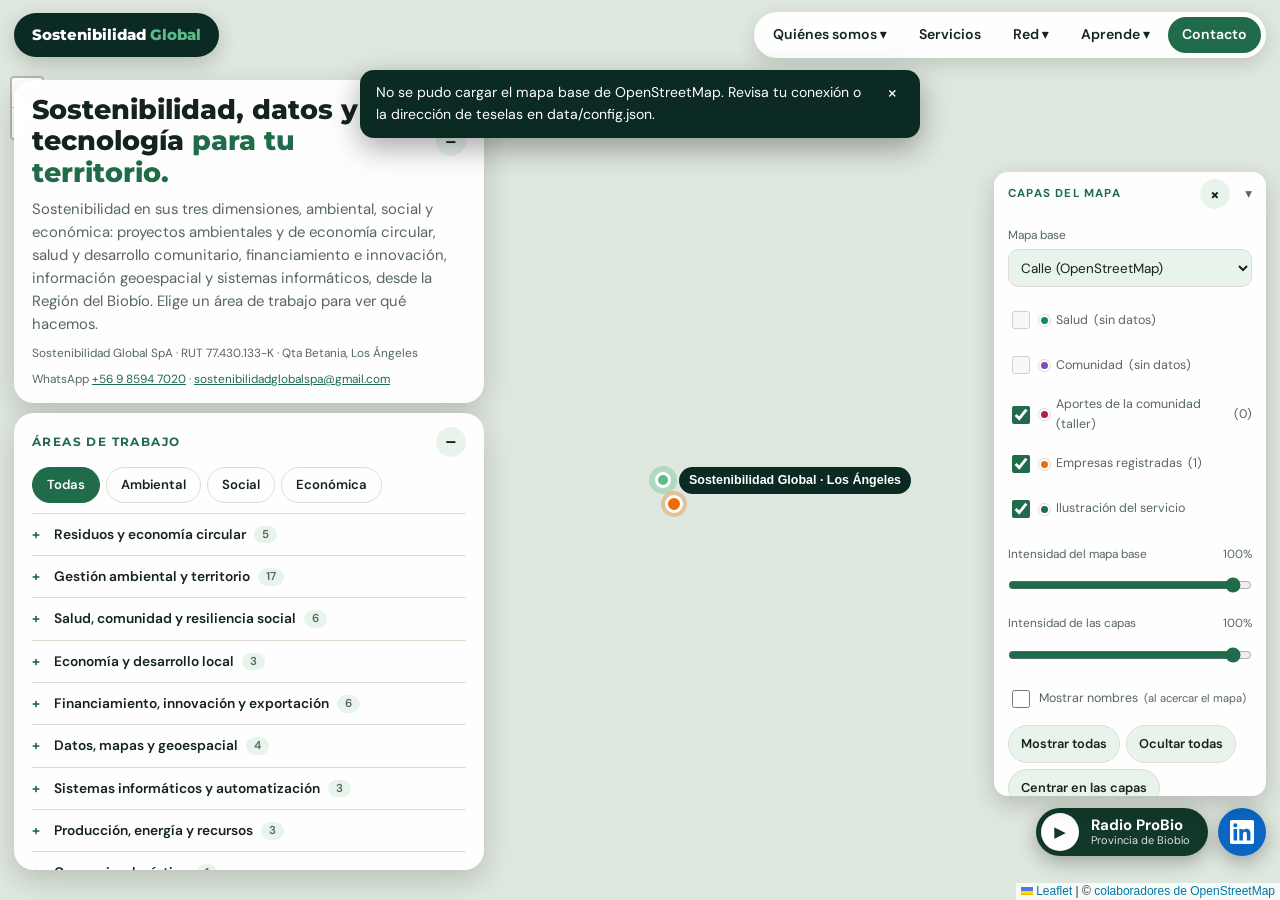
==== commit c8ec6bd0: "v21 v21" ====
--- a/index.html
+++ b/index.html
@@ -43,7 +43,10 @@
     <div class="card-b" id="pb"></div>
   </aside>
 
-  <a id="radio" class="fabr" href="radio/" aria-label="Escuchar Radio ProBio, la radio de la provincia de Biobío"><svg viewBox="0 0 24 24" width="22" height="22" aria-hidden="true"><path fill="currentColor" d="M3.2 7.5 16 2.6l.7 1.9L8.6 7.6H20a2 2 0 0 1 2 2V19a2 2 0 0 1-2 2H4a2 2 0 0 1-2-2V9.6a2 2 0 0 1 1.2-2.1zM7 12.5a3.5 3.5 0 1 0 0 7 3.5 3.5 0 0 0 0-7zm7 0v2h5v-2zm0 3.5v2h5v-2z"/></svg><span><b>Radio ProBio</b><small>Provincia de Biobío · en vivo</small></span></a>
+  <div id="radio" class="fabr" role="group" aria-label="Radio ProBio, la radio de la provincia de Biobío">
+    <button type="button" id="radio-play" class="fabr-p" aria-label="Reproducir Radio ProBio"><span aria-hidden="true">&#9654;</span></button>
+    <a class="fabr-t" href="radio/" aria-label="Abrir la página de Radio ProBio"><span><b id="radio-n">Radio ProBio</b><small id="radio-s">Provincia de Biobío</small></span></a>
+  </div>
 
   <a id="lnk" class="fab" href="#" target="_blank" rel="noopener" aria-label="LinkedIn de Gustavo Godoy" title="LinkedIn"><svg viewBox="0 0 24 24" width="24" height="24" aria-hidden="true"><path fill="currentColor" d="M20.45 20.45h-3.56v-5.57c0-1.33-.03-3.04-1.85-3.04-1.86 0-2.14 1.45-2.14 2.94v5.67H9.34V9h3.41v1.56h.05c.48-.9 1.64-1.85 3.37-1.85 3.6 0 4.27 2.37 4.27 5.45v6.29zM5.34 7.43a2.06 2.06 0 1 1 0-4.12 2.06 2.06 0 0 1 0 4.12zM7.12 20.45H3.56V9h3.56v11.45zM22.22 0H1.77C.79 0 0 .77 0 1.73v20.54C0 23.23.79 24 1.77 24h20.45c.98 0 1.78-.77 1.78-1.73V1.73C24 .77 23.2 0 22.22 0z"/></svg></a>
 
@@ -53,6 +56,9 @@
 <noscript><p class="nojs">Este sitio necesita JavaScript para mostrar el mapa.</p></noscript>
 <script src="vendor/leaflet/leaflet.js"></script>
 <script src="assets/js/comun.js"></script>
+<script src="assets/js/licitaciones.js"></script>
+<script src="assets/js/radio-core.js"></script>
+<script src="assets/js/radio-mini.js"></script>
 <script src="assets/js/escenas.js"></script>
 <script src="assets/js/laboratorio.js"></script>
 <script src="assets/js/app.js"></script>
--- a/assets/css/styles.css
+++ b/assets/css/styles.css
@@ -210,13 +210,17 @@
 @media(min-width:761px){body.present.pop .capas{right:auto;left:14px}body.present.pop .capas .capas-b{max-height:min(580px,calc(100dvh - 340px))}} /* con un servicio abierto en presentación, el panel pasa a la izquierda para no tapar el detalle */
 
 /* Botón flotante de la radio */
-.fabr{position:absolute;right:72px;bottom:calc(env(safe-area-inset-bottom,0px) + 44px);display:flex;align-items:center;gap:10px;height:48px;padding:0 18px 0 14px;border-radius:999px;background:#12382a;color:#fff;text-decoration:none;box-shadow:0 6px 20px rgba(0,0,0,.3);pointer-events:auto;transition:transform .15s}
+.fabr{position:absolute;right:72px;bottom:calc(env(safe-area-inset-bottom,0px) + 44px);display:flex;align-items:stretch;height:48px;border-radius:999px;background:#12382a;color:#fff;box-shadow:0 6px 20px rgba(0,0,0,.3);pointer-events:auto;transition:transform .15s;overflow:hidden}
 .fabr:hover{transform:scale(1.04)}
-.fabr:focus-visible{outline:3px solid #5dbb8a;outline-offset:3px}
-.fabr span{display:flex;flex-direction:column;line-height:1.15}
+.fabr-p{flex:none;align-self:center;margin:0 4px 0 5px;width:38px;height:38px;border:0;border-radius:50%;background:#fff;color:#12382a;font-size:15px;line-height:1;cursor:pointer;display:flex;align-items:center;justify-content:center;padding:0}
+.fabr-p:hover{background:#5dbb8a}
+.fabr-t{display:flex;align-items:center;flex:1;padding:0 18px 0 8px;color:#fff;text-decoration:none;cursor:pointer}
+.fabr-t:hover b{text-decoration:underline}
+.fabr-p:focus-visible,.fabr-t:focus-visible{outline:3px solid #5dbb8a;outline-offset:-3px}
+.fabr-t span{display:flex;flex-direction:column;line-height:1.15;max-width:190px}
 .fabr b{font-size:15px}
-.fabr small{font-size:11px;opacity:.85}
-@media (max-width:760px){.fabr{bottom:auto;top:calc(env(safe-area-inset-top,0px) + 66px);right:14px;height:40px;padding:0 14px 0 12px;z-index:3}.fabr small{display:none}}
+.fabr small{font-size:11px;opacity:.85;white-space:nowrap;overflow:hidden;text-overflow:ellipsis}
+@media (max-width:760px){.fabr{bottom:auto;top:calc(env(safe-area-inset-top,0px) + 66px);right:14px;height:42px;z-index:3}.fabr-p{width:32px;height:32px;font-size:13px}.fabr-t{padding:0 14px 0 6px}.fabr small{display:none}}
 
 /* ===== v17 · Laboratorio de datos ===== */
 .lab-tabs{display:flex;gap:4px;flex-wrap:wrap;margin:6px 0 10px}
@@ -248,3 +252,26 @@
 .eq{background:var(--sf);border:1px solid var(--ln);padding:8px;border-radius:6px;overflow:auto;font-size:.82rem}
 .lab label.chk{display:flex;flex-direction:row;justify-content:flex-start;align-items:center;gap:8px;text-align:left}
 .lab label.chk input{width:auto;margin:0;flex:none}
+
+/* Quitar el panel de capas (tecla C lo vuelve a mostrar) */
+.capas{position:absolute}
+.capas-x{position:absolute;top:7px;right:36px;width:30px;height:30px;min-height:30px;padding:0;border:0;border-radius:50%;background:var(--acc);font-weight:700;font-size:1.05rem;line-height:1}
+.capas-x:hover{background:var(--brand);color:#fff}
+.capas.off,body.present .capas.off{display:none!important}
+
+/* v19: menú agrupado */
+.mas.mgrp.has-on .mas-b{background:var(--brand);color:#fff}
+.mas.mgrp .mas-l{left:0;right:auto}
+.nav .cta-nav{background:var(--brand);color:#fff}
+.nav .cta-nav:hover{filter:brightness(1.12)}
+.nav .cta-nav.on{outline:2px solid #fff;outline-offset:-4px}
+#areas.flash{animation:flashA 1.2s ease}
+@keyframes flashA{0%,60%{box-shadow:0 0 0 4px var(--brand)}100%{box-shadow:none}}
+@media (prefers-reduced-motion:reduce){#areas.flash{animation:none;box-shadow:0 0 0 4px var(--brand)}}
+@media(max-width:900px){
+  .mas.mgrp{display:block}
+  .nav .mas.mgrp .mas-b{display:flex;width:100%;min-height:44px;align-items:center;justify-content:space-between;font-size:1rem;text-align:left;padding:8px 14px}
+  .mas.mgrp .mas-l{display:none;position:static;box-shadow:none;background:transparent;backdrop-filter:none;padding:0 0 4px 14px;min-width:0}
+  .mas.mgrp.open .mas-l{display:flex}
+  .nav .cta-nav{justify-content:center}
+}
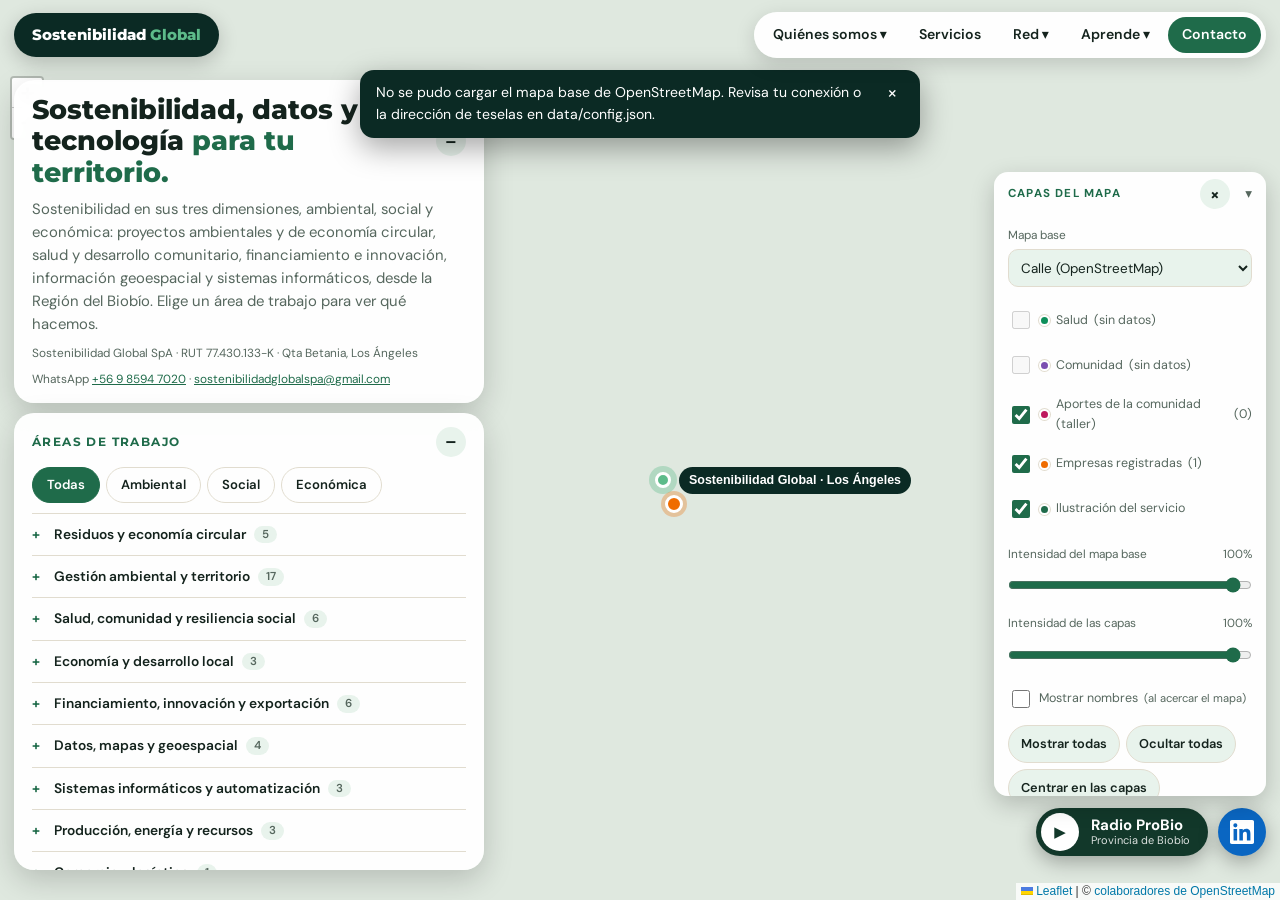
==== commit 6986678b: "version 23 v23" ====
--- a/index.html
+++ b/index.html
@@ -56,6 +56,7 @@
 <noscript><p class="nojs">Este sitio necesita JavaScript para mostrar el mapa.</p></noscript>
 <script src="vendor/leaflet/leaflet.js"></script>
 <script src="assets/js/comun.js"></script>
+<script src="assets/js/aportes.js"></script>
 <script src="assets/js/licitaciones.js"></script>
 <script src="assets/js/radio-core.js"></script>
 <script src="assets/js/radio-mini.js"></script>
--- a/assets/css/styles.css
+++ b/assets/css/styles.css
@@ -275,3 +275,6 @@
   .mas.mgrp.open .mas-l{display:flex}
   .nav .cta-nav{justify-content:center}
 }
+
+/* el menú desplegable siempre por encima de los paneles */
+.top{z-index:30}
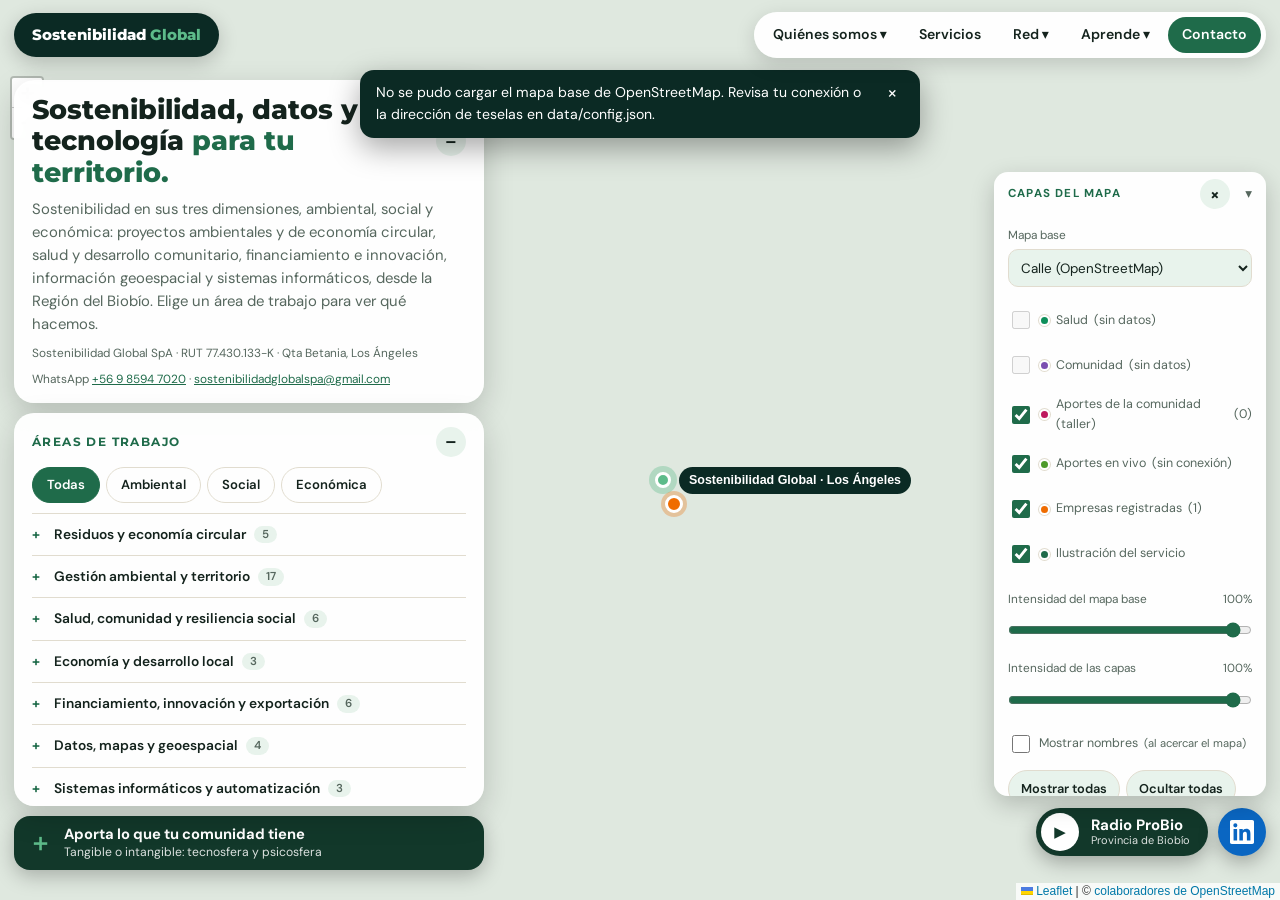
==== commit 836c350d: "v26 v26" ====
--- a/index.html
+++ b/index.html
@@ -25,6 +25,7 @@
   </header>
 
   <main class="mid">
+    <a class="cta-ap" href="aporta/?o=portada" data-ev="aporta/desde-portada"><b>＋</b><span>Aporta lo que tu comunidad tiene<small>Tangible o intangible: tecnosfera y psicosfera</small></span></a>
     <section class="card intro" id="intro" aria-labelledby="h1">
       <div class="card-h"><h1 id="h1"></h1><button class="min" type="button" aria-label="Minimizar presentación"></button></div>
       <div class="card-b"><p id="intro-t"></p><small id="intro-s"></small>
@@ -48,6 +49,7 @@
     <a class="fabr-t" href="radio/" aria-label="Abrir la página de Radio ProBio"><span><b id="radio-n">Radio ProBio</b><small id="radio-s">Provincia de Biobío</small></span></a>
   </div>
 
+
   <a id="lnk" class="fab" href="#" target="_blank" rel="noopener" aria-label="LinkedIn de Gustavo Godoy" title="LinkedIn"><svg viewBox="0 0 24 24" width="24" height="24" aria-hidden="true"><path fill="currentColor" d="M20.45 20.45h-3.56v-5.57c0-1.33-.03-3.04-1.85-3.04-1.86 0-2.14 1.45-2.14 2.94v5.67H9.34V9h3.41v1.56h.05c.48-.9 1.64-1.85 3.37-1.85 3.6 0 4.27 2.37 4.27 5.45v6.29zM5.34 7.43a2.06 2.06 0 1 1 0-4.12 2.06 2.06 0 0 1 0 4.12zM7.12 20.45H3.56V9h3.56v11.45zM22.22 0H1.77C.79 0 0 .77 0 1.73v20.54C0 23.23.79 24 1.77 24h20.45c.98 0 1.78-.77 1.78-1.73V1.73C24 .77 23.2 0 22.22 0z"/></svg></a>
 
   <div id="aviso" role="status" hidden><span id="aviso-t"></span><button type="button" id="aviso-x" aria-label="Cerrar aviso">×</button></div>
@@ -56,6 +58,7 @@
 <noscript><p class="nojs">Este sitio necesita JavaScript para mostrar el mapa.</p></noscript>
 <script src="vendor/leaflet/leaflet.js"></script>
 <script src="assets/js/comun.js"></script>
+<script src="assets/js/red.js"></script>
 <script src="assets/js/aportes.js"></script>
 <script src="assets/js/licitaciones.js"></script>
 <script src="assets/js/radio-core.js"></script>
--- a/assets/css/styles.css
+++ b/assets/css/styles.css
@@ -278,3 +278,19 @@
 
 /* el menú desplegable siempre por encima de los paneles */
 .top{z-index:30}
+
+/* v24: globos de aportes con confirmar / corregir */
+.gl-b{margin-top:8px;display:flex;flex-wrap:wrap;gap:6px}
+.gl-b .btn{padding:8px 12px;font-size:.82rem;min-height:36px;text-decoration:none}
+.leaflet-container .gl-b a.btn{color:#fff;background:var(--brand)}
+.leaflet-container .gl-b a.btn.alt{color:var(--tx);background:transparent;border:2px solid var(--ln)}
+.leaflet-container .gl-b button.btn.alt{color:var(--tx)}
+
+/* v26: llamado a aportar dentro de la columna inferior (.mid): no se superpone con nada */
+.cta-ap{flex:none;display:flex;align-items:center;gap:12px;padding:10px 18px 10px 14px;border-radius:16px;background:#12382a;color:#fff;text-decoration:none;box-shadow:0 6px 20px rgba(0,0,0,.25);font-weight:700;font-size:.92rem;line-height:1.2}
+.cta-ap b{font-size:1.5rem;line-height:1;color:#5dbb8a}
+.cta-ap small{display:block;font-weight:400;font-size:.76rem;opacity:.85;margin-top:2px}
+.cta-ap:hover{background:#1a4d3a}
+.cta-ap:focus-visible{outline:3px solid #5dbb8a;outline-offset:2px}
+@media(max-width:760px){.cta-ap small{display:none}.cta-ap{padding:9px 14px}}
+@media(min-width:761px){.cta-ap{order:9}} /* en escritorio va al pie de la columna: no tapa los controles de zoom del mapa */
